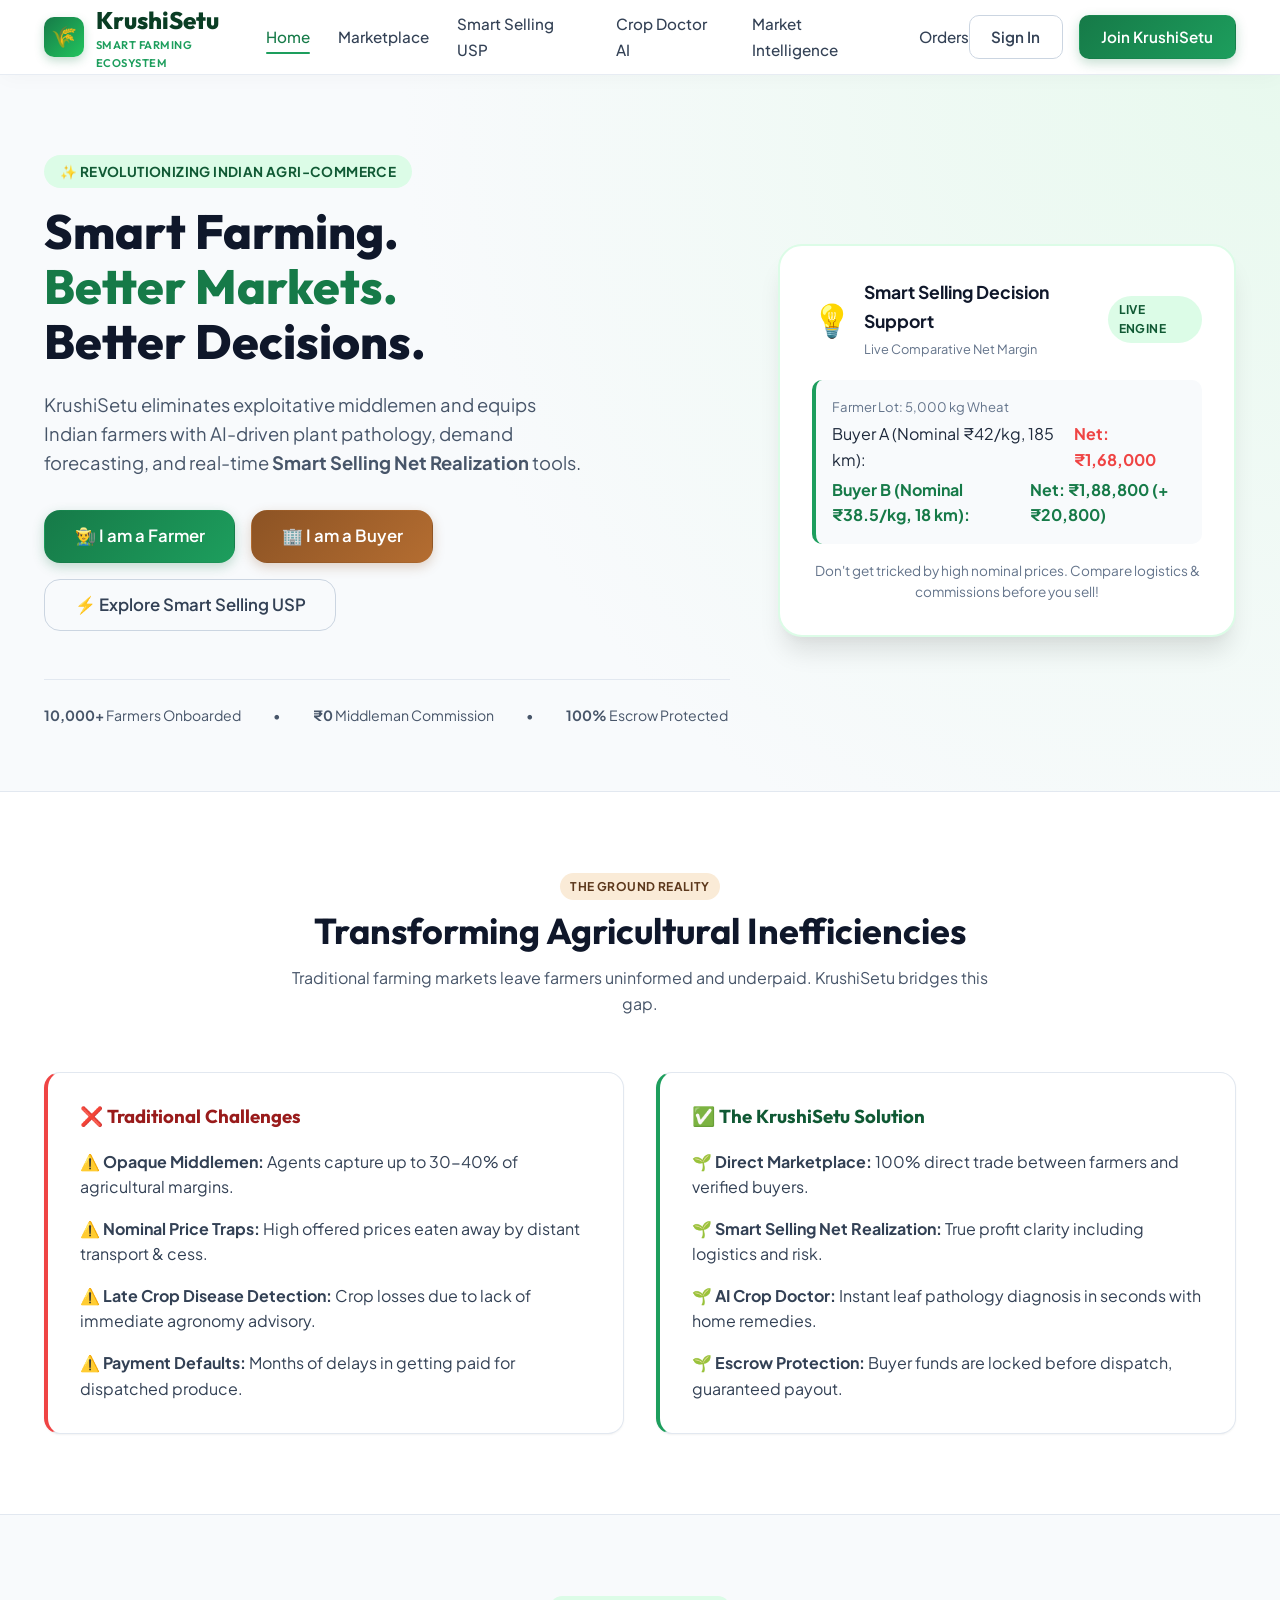
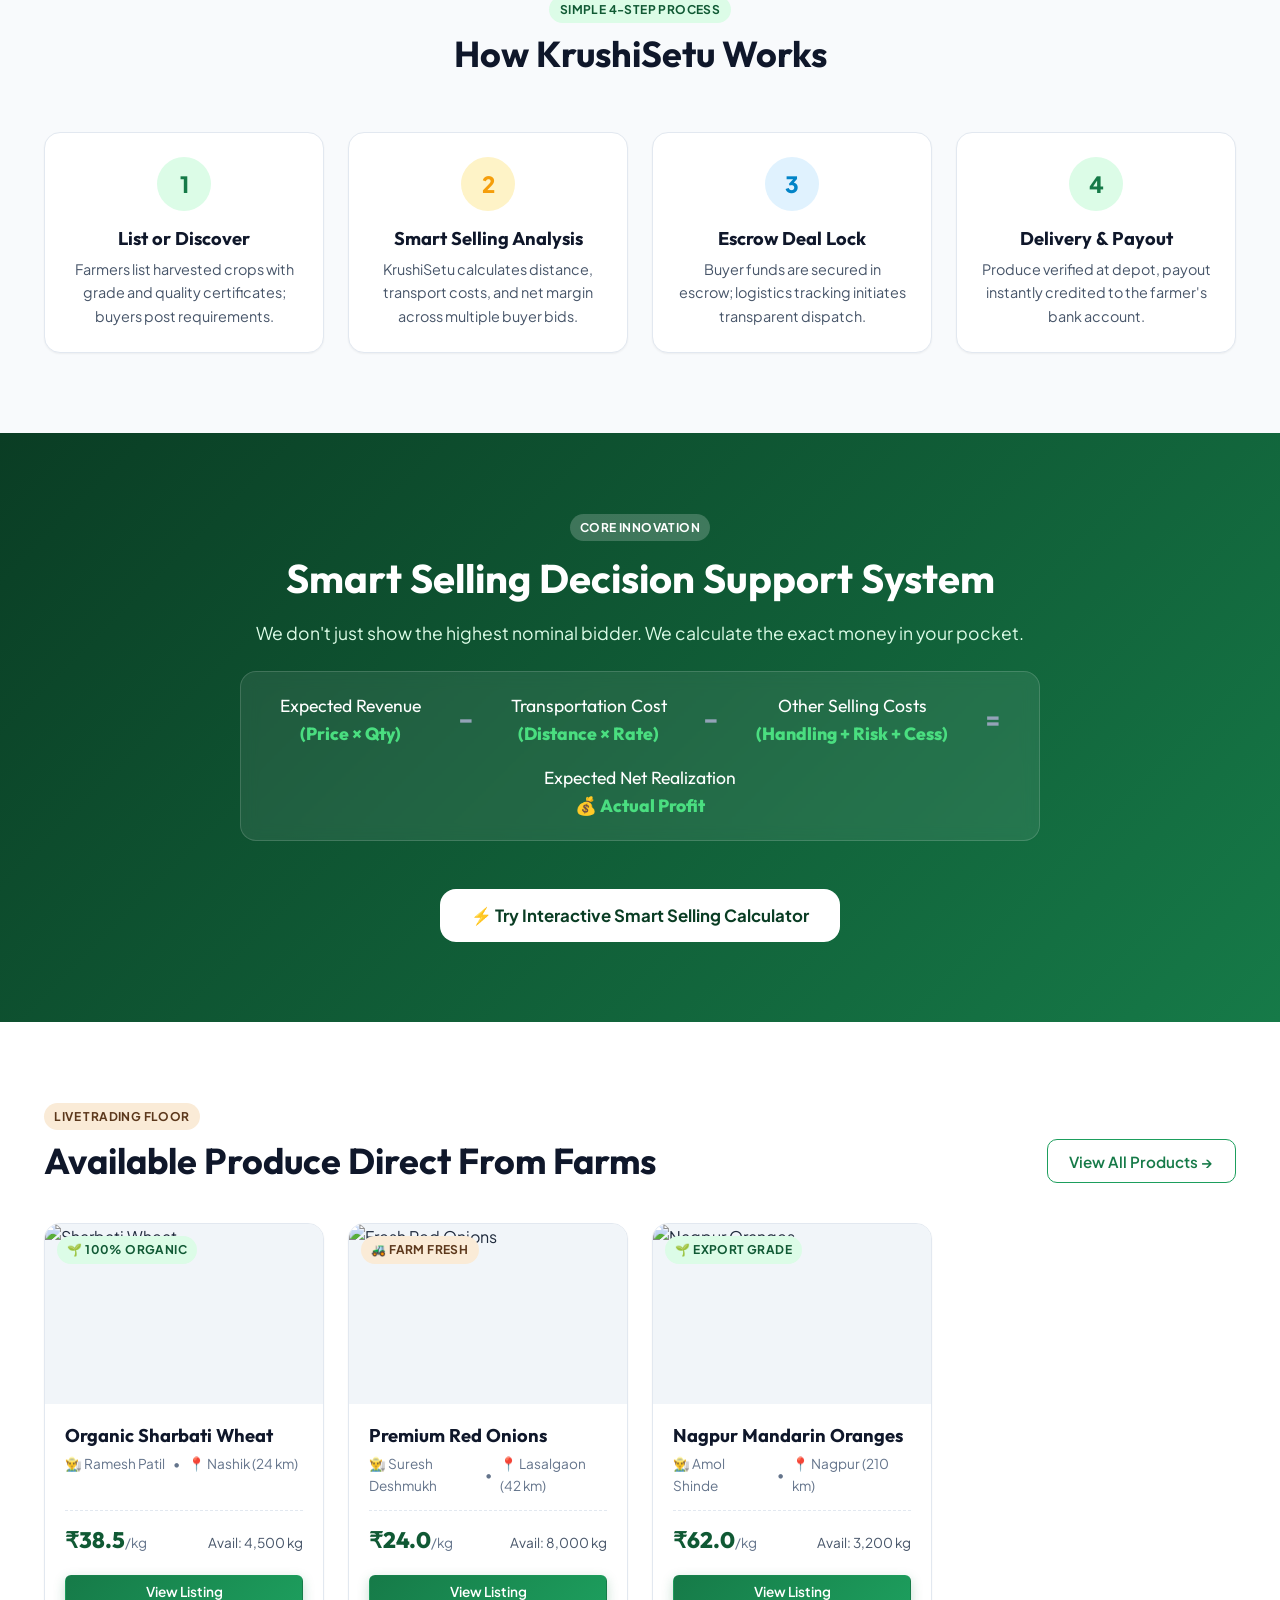
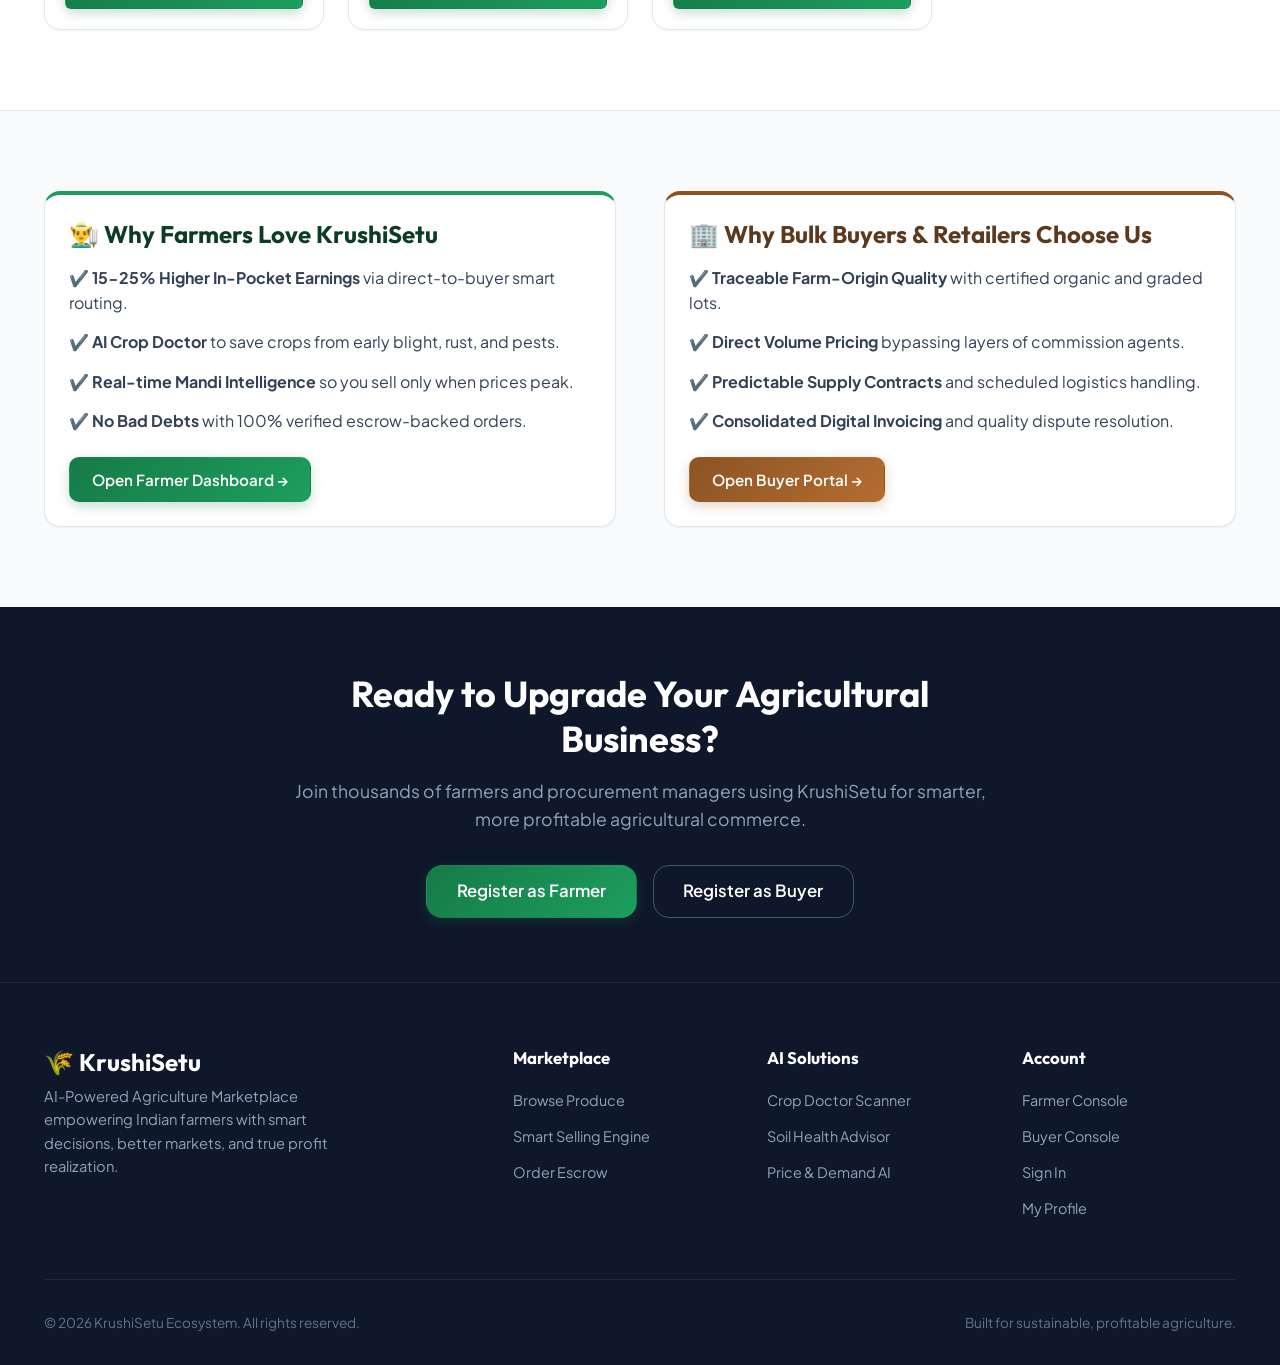
==== frontend/index.html @ d5935a90 "feat: complete KrushiSetu agricultural marketplace & AI platform setup" ====
<!DOCTYPE html>
<html lang="en">
<head>
  <meta charset="UTF-8" />
  <meta name="viewport" content="width=device-width, initial-scale=1.0" />
  <meta name="description" content="KrushiSetu - AI-Powered Agriculture Marketplace with Smart Selling Decision Support connecting farmers directly with bulk buyers." />
  <title>KrushiSetu — Smart Farming • Better Markets • Better Decisions</title>
  <link rel="stylesheet" href="css/main.css" />
  <link rel="stylesheet" href="css/marketplace.css" />
  <link rel="stylesheet" href="css/ai-tools.css" />
</head>
<body>

  <!-- Navigation Bar -->
  <header class="navbar">
    <div class="container nav-container">
      <a href="index.html" class="brand-logo">
        <div class="brand-icon">🌾</div>
        <div>
          <span>KrushiSetu</span>
          <span class="brand-tagline-sub">Smart Farming Ecosystem</span>
        </div>
      </a>

      <ul class="nav-links">
        <li><a href="index.html" class="nav-link active">Home</a></li>
        <li><a href="marketplace.html" class="nav-link">Marketplace</a></li>
        <li><a href="smart-selling.html" class="nav-link">Smart Selling USP</a></li>
        <li><a href="crop-doctor.html" class="nav-link">Crop Doctor AI</a></li>
        <li><a href="market-ai.html" class="nav-link">Market Intelligence</a></li>
        <li><a href="orders.html" class="nav-link">Orders</a></li>
      </ul>

      <div class="nav-actions">
        <a href="login.html" class="btn btn-outline">Sign In</a>
        <a href="register.html" class="btn btn-primary">Join KrushiSetu</a>
        <button class="menu-toggle" aria-label="Toggle navigation">☰</button>
      </div>
    </div>
  </header>

  <!-- Hero Section -->
  <section style="background: radial-gradient(circle at top right, #e8f9ee 0%, #f8fafc 60%); padding: 5rem 0 4rem; border-bottom: 1px solid var(--slate-200);">
    <div class="container" style="display: grid; grid-template-columns: 1.2fr 0.8fr; gap: 3rem; align-items: center;">
      <div>
        <div class="badge badge-success" style="margin-bottom: 1rem; font-size: 0.85rem; padding: 0.35rem 1rem;">
          ✨ Revolutionizing Indian Agri-Commerce
        </div>
        <h1 style="font-size: 3rem; font-weight: 800; color: var(--slate-900); line-height: 1.15; margin-bottom: 1.25rem;">
          Smart Farming.<br />
          <span style="color: var(--primary-700);">Better Markets.</span><br />
          Better Decisions.
        </h1>
        <p style="font-size: 1.15rem; color: var(--slate-600); margin-bottom: 2rem; max-width: 540px;">
          KrushiSetu eliminates exploitative middlemen and equips Indian farmers with AI-driven plant pathology, demand forecasting, and real-time <strong>Smart Selling Net Realization</strong> tools.
        </p>

        <div style="display: flex; gap: 1rem; flex-wrap: wrap;">
          <a href="register.html?role=farmer" class="btn btn-primary btn-lg" style="gap: 0.75rem;">
            👨‍🌾 I am a Farmer
          </a>
          <a href="register.html?role=buyer" class="btn btn-accent btn-lg" style="gap: 0.75rem;">
            🏢 I am a Buyer
          </a>
          <a href="smart-selling.html" class="btn btn-outline btn-lg">
            ⚡ Explore Smart Selling USP
          </a>
        </div>

        <!-- Trust Badges -->
        <div style="display: flex; gap: 2rem; margin-top: 3rem; font-size: 0.88rem; color: var(--slate-600); border-top: 1px solid var(--slate-200); padding-top: 1.5rem;">
          <div><strong>10,000+</strong> Farmers Onboarded</div>
          <div>•</div>
          <div><strong>₹0</strong> Middleman Commission</div>
          <div>•</div>
          <div><strong>100%</strong> Escrow Protected</div>
        </div>
      </div>

      <!-- Hero Visual Card -->
      <div style="position: relative;">
        <div class="card" style="padding: 2rem; border-radius: var(--radius-xl); box-shadow: var(--shadow-xl); background: var(--white); border: 2px solid var(--primary-100);">
          <div style="display: flex; justify-content: space-between; align-items: center; margin-bottom: 1.25rem;">
            <div style="display: flex; align-items: center; gap: 0.75rem;">
              <span style="font-size: 2rem;">💡</span>
              <div>
                <strong style="display: block; font-size: 1.1rem; color: var(--slate-900);">Smart Selling Decision Support</strong>
                <span style="font-size: 0.8rem; color: var(--slate-500);">Live Comparative Net Margin</span>
              </div>
            </div>
            <span class="badge badge-success">Live Engine</span>
          </div>

          <div style="background: var(--slate-50); border-radius: var(--radius-md); padding: 1rem; margin-bottom: 1rem; border-left: 4px solid var(--primary-600);">
            <div style="font-size: 0.82rem; color: var(--slate-500);">Farmer Lot: 5,000 kg Wheat</div>
            <div style="display: flex; justify-content: space-between; margin-top: 0.25rem;">
              <span>Buyer A (Nominal ₹42/kg, 185 km):</span>
              <strong style="color: var(--danger);">Net: ₹1,68,000</strong>
            </div>
            <div style="display: flex; justify-content: space-between; margin-top: 0.25rem; font-weight: 700; color: var(--primary-700);">
              <span>Buyer B (Nominal ₹38.5/kg, 18 km):</span>
              <span style="color: var(--primary-700);">Net: ₹1,88,800 (+₹20,800)</span>
            </div>
          </div>
          <p style="font-size: 0.85rem; color: var(--slate-500); text-align: center;">
            Don't get tricked by high nominal prices. Compare logistics & commissions before you sell!
          </p>
        </div>
      </div>
    </div>
  </section>

  <!-- Problem vs Solution Section -->
  <section style="padding: 5rem 0; background: var(--white);">
    <div class="container">
      <div style="text-align: center; max-width: 700px; margin: 0 auto 3.5rem;">
        <span class="badge badge-earth" style="margin-bottom: 0.5rem;">The Ground Reality</span>
        <h2 style="font-size: 2.25rem; color: var(--slate-900); margin-bottom: 0.75rem;">
          Transforming Agricultural Inefficiencies
        </h2>
        <p style="color: var(--slate-600);">
          Traditional farming markets leave farmers uninformed and underpaid. KrushiSetu bridges this gap.
        </p>
      </div>

      <div style="display: grid; grid-template-columns: 1fr 1fr; gap: 2rem;">
        <!-- The Problem -->
        <div class="card" style="border-left: 4px solid var(--danger); padding: 2rem;">
          <h3 style="color: #991b1b; display: flex; align-items: center; gap: 0.5rem; margin-bottom: 1.25rem;">
            ❌ Traditional Challenges
          </h3>
          <ul style="list-style: none; display: flex; flex-direction: column; gap: 1rem; color: var(--slate-700);">
            <li>⚠️ <strong>Opaque Middlemen:</strong> Agents capture up to 30-40% of agricultural margins.</li>
            <li>⚠️ <strong>Nominal Price Traps:</strong> High offered prices eaten away by distant transport & cess.</li>
            <li>⚠️ <strong>Late Crop Disease Detection:</strong> Crop losses due to lack of immediate agronomy advisory.</li>
            <li>⚠️ <strong>Payment Defaults:</strong> Months of delays in getting paid for dispatched produce.</li>
          </ul>
        </div>

        <!-- The Solution -->
        <div class="card" style="border-left: 4px solid var(--primary-600); padding: 2rem;">
          <h3 style="color: var(--primary-800); display: flex; align-items: center; gap: 0.5rem; margin-bottom: 1.25rem;">
            ✅ The KrushiSetu Solution
          </h3>
          <ul style="list-style: none; display: flex; flex-direction: column; gap: 1rem; color: var(--slate-700);">
            <li>🌱 <strong>Direct Marketplace:</strong> 100% direct trade between farmers and verified buyers.</li>
            <li>🌱 <strong>Smart Selling Net Realization:</strong> True profit clarity including logistics and risk.</li>
            <li>🌱 <strong>AI Crop Doctor:</strong> Instant leaf pathology diagnosis in seconds with home remedies.</li>
            <li>🌱 <strong>Escrow Protection:</strong> Buyer funds are locked before dispatch, guaranteed payout.</li>
          </ul>
        </div>
      </div>
    </div>
  </section>

  <!-- How KrushiSetu Works -->
  <section style="padding: 5rem 0; background: var(--slate-50); border-top: 1px solid var(--slate-200);">
    <div class="container">
      <div style="text-align: center; max-width: 650px; margin: 0 auto 3.5rem;">
        <span class="badge badge-success" style="margin-bottom: 0.5rem;">Simple 4-Step Process</span>
        <h2 style="font-size: 2.25rem; color: var(--slate-900);">How KrushiSetu Works</h2>
      </div>

      <div style="display: grid; grid-template-columns: repeat(auto-fit, minmax(240px, 1fr)); gap: 1.5rem;">
        <div class="card card-body" style="text-align: center;">
          <div style="width: 54px; height: 54px; border-radius: 50%; background: var(--primary-100); color: var(--primary-700); font-weight: 800; font-size: 1.4rem; display: flex; align-items: center; justify-content: center; margin: 0 auto 1rem;">1</div>
          <h3 style="font-size: 1.15rem; margin-bottom: 0.5rem;">List or Discover</h3>
          <p style="font-size: 0.9rem; color: var(--slate-600);">Farmers list harvested crops with grade and quality certificates; buyers post requirements.</p>
        </div>
        <div class="card card-body" style="text-align: center;">
          <div style="width: 54px; height: 54px; border-radius: 50%; background: var(--accent-amber-light); color: var(--accent-amber); font-weight: 800; font-size: 1.4rem; display: flex; align-items: center; justify-content: center; margin: 0 auto 1rem;">2</div>
          <h3 style="font-size: 1.15rem; margin-bottom: 0.5rem;">Smart Selling Analysis</h3>
          <p style="font-size: 0.9rem; color: var(--slate-600);">KrushiSetu calculates distance, transport costs, and net margin across multiple buyer bids.</p>
        </div>
        <div class="card card-body" style="text-align: center;">
          <div style="width: 54px; height: 54px; border-radius: 50%; background: var(--accent-sky-light); color: var(--accent-sky); font-weight: 800; font-size: 1.4rem; display: flex; align-items: center; justify-content: center; margin: 0 auto 1rem;">3</div>
          <h3 style="font-size: 1.15rem; margin-bottom: 0.5rem;">Escrow Deal Lock</h3>
          <p style="font-size: 0.9rem; color: var(--slate-600);">Buyer funds are secured in escrow; logistics tracking initiates transparent dispatch.</p>
        </div>
        <div class="card card-body" style="text-align: center;">
          <div style="width: 54px; height: 54px; border-radius: 50%; background: var(--primary-100); color: var(--primary-700); font-weight: 800; font-size: 1.4rem; display: flex; align-items: center; justify-content: center; margin: 0 auto 1rem;">4</div>
          <h3 style="font-size: 1.15rem; margin-bottom: 0.5rem;">Delivery & Payout</h3>
          <p style="font-size: 0.9rem; color: var(--slate-600);">Produce verified at depot, payout instantly credited to the farmer's bank account.</p>
        </div>
      </div>
    </div>
  </section>

  <!-- Flagship USP Section: Smart Selling Support -->
  <section style="padding: 5rem 0; background: linear-gradient(135deg, #0a3d24 0%, #167a48 100%); color: var(--white);">
    <div class="container">
      <div style="text-align: center; max-width: 800px; margin: 0 auto 3rem;">
        <span class="badge" style="background: rgba(255,255,255,0.2); color: #fff; margin-bottom: 0.75rem;">Core Innovation</span>
        <h2 style="font-size: 2.5rem; color: var(--white); margin-bottom: 1rem;">
          Smart Selling Decision Support System
        </h2>
        <p style="color: var(--primary-100); font-size: 1.1rem;">
          We don't just show the highest nominal bidder. We calculate the exact money in your pocket.
        </p>

        <div class="formula-card">
          <div class="formula-node">
            <span>Expected Revenue</span>
            <span class="formula-val">(Price × Qty)</span>
          </div>
          <div class="formula-sign">−</div>
          <div class="formula-node">
            <span>Transportation Cost</span>
            <span class="formula-val">(Distance × Rate)</span>
          </div>
          <div class="formula-sign">−</div>
          <div class="formula-node">
            <span>Other Selling Costs</span>
            <span class="formula-val">(Handling + Risk + Cess)</span>
          </div>
          <div class="formula-sign">=</div>
          <div class="formula-node">
            <span style="color: #fff;">Expected Net Realization</span>
            <span class="formula-val" style="color: #4ade80;">💰 Actual Profit</span>
          </div>
        </div>
      </div>

      <div style="text-align: center;">
        <a href="smart-selling.html" class="btn btn-lg" style="background: var(--white); color: var(--primary-900); font-weight: 700;">
          ⚡ Try Interactive Smart Selling Calculator
        </a>
      </div>
    </div>
  </section>

  <!-- Marketplace Preview -->
  <section style="padding: 5rem 0; background: var(--white);">
    <div class="container">
      <div style="display: flex; justify-content: space-between; align-items: flex-end; margin-bottom: 2.5rem; flex-wrap: wrap; gap: 1rem;">
        <div>
          <span class="badge badge-earth" style="margin-bottom: 0.5rem;">Live Trading Floor</span>
          <h2 style="font-size: 2.25rem; color: var(--slate-900);">Available Produce Direct From Farms</h2>
        </div>
        <a href="marketplace.html" class="btn btn-outline-primary">View All Products →</a>
      </div>

      <div class="products-grid">
        <!-- Sample Produce 1 -->
        <div class="produce-card">
          <div class="produce-img-wrap">
            <img src="https://images.unsplash.com/photo-1574323347407-f5e1ad6d020b?auto=format&fit=crop&w=600&q=80" alt="Sharbati Wheat" />
            <span class="badge badge-success produce-tag">🌱 100% Organic</span>
          </div>
          <div class="produce-body">
            <h3 class="produce-title">Organic Sharbati Wheat</h3>
            <div class="produce-meta">
              <span>👨‍🌾 Ramesh Patil</span> • <span>📍 Nashik (24 km)</span>
            </div>
            <div class="produce-price-row">
              <div><span class="price-val">₹38.5</span><span class="price-unit">/kg</span></div>
              <div class="qty-avail">Avail: 4,500 kg</div>
            </div>
            <div class="produce-actions">
              <a href="marketplace.html" class="btn btn-primary btn-sm" style="width: 100%;">View Listing</a>
            </div>
          </div>
        </div>

        <!-- Sample Produce 2 -->
        <div class="produce-card">
          <div class="produce-img-wrap">
            <img src="https://images.unsplash.com/photo-1618512496248-a07fe83aa8cb?auto=format&fit=crop&w=600&q=80" alt="Fresh Red Onions" />
            <span class="badge badge-earth produce-tag">🚜 Farm Fresh</span>
          </div>
          <div class="produce-body">
            <h3 class="produce-title">Premium Red Onions</h3>
            <div class="produce-meta">
              <span>👨‍🌾 Suresh Deshmukh</span> • <span>📍 Lasalgaon (42 km)</span>
            </div>
            <div class="produce-price-row">
              <div><span class="price-val">₹24.0</span><span class="price-unit">/kg</span></div>
              <div class="qty-avail">Avail: 8,000 kg</div>
            </div>
            <div class="produce-actions">
              <a href="marketplace.html" class="btn btn-primary btn-sm" style="width: 100%;">View Listing</a>
            </div>
          </div>
        </div>

        <!-- Sample Produce 3 -->
        <div class="produce-card">
          <div class="produce-img-wrap">
            <img src="https://images.unsplash.com/photo-1547514701-42782101795e?auto=format&fit=crop&w=600&q=80" alt="Nagpur Oranges" />
            <span class="badge badge-success produce-tag">🌱 Export Grade</span>
          </div>
          <div class="produce-body">
            <h3 class="produce-title">Nagpur Mandarin Oranges</h3>
            <div class="produce-meta">
              <span>👨‍🌾 Amol Shinde</span> • <span>📍 Nagpur (210 km)</span>
            </div>
            <div class="produce-price-row">
              <div><span class="price-val">₹62.0</span><span class="price-unit">/kg</span></div>
              <div class="qty-avail">Avail: 3,200 kg</div>
            </div>
            <div class="produce-actions">
              <a href="marketplace.html" class="btn btn-primary btn-sm" style="width: 100%;">View Listing</a>
            </div>
          </div>
        </div>
      </div>
    </div>
  </section>

  <!-- Stakeholder Benefits Section -->
  <section style="padding: 5rem 0; background: var(--slate-50); border-top: 1px solid var(--slate-200);">
    <div class="container">
      <div style="display: grid; grid-template-columns: 1fr 1fr; gap: 3rem;">
        <div class="card card-body" style="border-top: 4px solid var(--primary-600);">
          <h3 style="color: var(--primary-900); font-size: 1.5rem; margin-bottom: 1rem;">👨‍🌾 Why Farmers Love KrushiSetu</h3>
          <ul style="list-style: none; display: flex; flex-direction: column; gap: 0.85rem; color: var(--slate-700);">
            <li>✔️ <strong>15-25% Higher In-Pocket Earnings</strong> via direct-to-buyer smart routing.</li>
            <li>✔️ <strong>AI Crop Doctor</strong> to save crops from early blight, rust, and pests.</li>
            <li>✔️ <strong>Real-time Mandi Intelligence</strong> so you sell only when prices peak.</li>
            <li>✔️ <strong>No Bad Debts</strong> with 100% verified escrow-backed orders.</li>
          </ul>
          <div style="margin-top: 1.5rem;">
            <a href="farmer-dashboard.html" class="btn btn-primary">Open Farmer Dashboard →</a>
          </div>
        </div>

        <div class="card card-body" style="border-top: 4px solid var(--earth-600);">
          <h3 style="color: var(--earth-800); font-size: 1.5rem; margin-bottom: 1rem;">🏢 Why Bulk Buyers & Retailers Choose Us</h3>
          <ul style="list-style: none; display: flex; flex-direction: column; gap: 0.85rem; color: var(--slate-700);">
            <li>✔️ <strong>Traceable Farm-Origin Quality</strong> with certified organic and graded lots.</li>
            <li>✔️ <strong>Direct Volume Pricing</strong> bypassing layers of commission agents.</li>
            <li>✔️ <strong>Predictable Supply Contracts</strong> and scheduled logistics handling.</li>
            <li>✔️ <strong>Consolidated Digital Invoicing</strong> and quality dispute resolution.</li>
          </ul>
          <div style="margin-top: 1.5rem;">
            <a href="buyer-dashboard.html" class="btn btn-accent">Open Buyer Portal →</a>
          </div>
        </div>
      </div>
    </div>
  </section>

  <!-- Call to Action Banner -->
  <section style="padding: 4rem 0; background: var(--slate-900); color: var(--white); text-align: center;">
    <div class="container" style="max-width: 750px;">
      <h2 style="color: var(--white); font-size: 2.25rem; margin-bottom: 1rem;">Ready to Upgrade Your Agricultural Business?</h2>
      <p style="color: var(--slate-400); font-size: 1.1rem; margin-bottom: 2rem;">
        Join thousands of farmers and procurement managers using KrushiSetu for smarter, more profitable agricultural commerce.
      </p>
      <div style="display: flex; justify-content: center; gap: 1rem; flex-wrap: wrap;">
        <a href="register.html?role=farmer" class="btn btn-primary btn-lg">Register as Farmer</a>
        <a href="register.html?role=buyer" class="btn btn-outline btn-lg" style="color: #fff; border-color: var(--slate-600);">Register as Buyer</a>
      </div>
    </div>
  </section>

  <!-- Footer -->
  <footer class="footer">
    <div class="container">
      <div class="footer-grid">
        <div class="footer-brand">
          <h3>🌾 KrushiSetu</h3>
          <p>AI-Powered Agriculture Marketplace empowering Indian farmers with smart decisions, better markets, and true profit realization.</p>
        </div>
        <div class="footer-col">
          <h4>Marketplace</h4>
          <ul>
            <li><a href="marketplace.html">Browse Produce</a></li>
            <li><a href="smart-selling.html">Smart Selling Engine</a></li>
            <li><a href="orders.html">Order Escrow</a></li>
          </ul>
        </div>
        <div class="footer-col">
          <h4>AI Solutions</h4>
          <ul>
            <li><a href="crop-doctor.html">Crop Doctor Scanner</a></li>
            <li><a href="crop-doctor.html#soil">Soil Health Advisor</a></li>
            <li><a href="market-ai.html">Price & Demand AI</a></li>
          </ul>
        </div>
        <div class="footer-col">
          <h4>Account</h4>
          <ul>
            <li><a href="farmer-dashboard.html">Farmer Console</a></li>
            <li><a href="buyer-dashboard.html">Buyer Console</a></li>
            <li><a href="login.html">Sign In</a></li>
            <li><a href="profile.html">My Profile</a></li>
          </ul>
        </div>
      </div>
      <div class="footer-bottom">
        <div>© 2026 KrushiSetu Ecosystem. All rights reserved.</div>
        <div>Built for sustainable, profitable agriculture.</div>
      </div>
    </div>
  </footer>

  <script src="js/main.js"></script>
</body>
</html>
---- frontend/css/main.css ----
/* ==========================================================================
   KRUSHISETU DESIGN SYSTEM & CORE STYLES
   Theme: Agriculture Elegance (Deep Emerald, Earth Warmth, Fresh Lime, Clean Slate)
   ========================================================================== */

@import url('https://fonts.googleapis.com/css2?family=Plus+Jakarta+Sans:wght@300;400;500;600;700;800&family=Outfit:wght@400;500;600;700;800&display=swap');

:root {
  /* Primary & Accent Color Palette */
  --primary-900: #0a3d24;
  --primary-800: #105934;
  --primary-700: #167a48;
  --primary-600: #1d9e5d;
  --primary-500: #22c55e;
  --primary-400: #4ade80;
  --primary-100: #dcfce7;
  --primary-50: #f0fdf4;

  /* Earth & Accent Colors */
  --earth-800: #5c381c;
  --earth-600: #8c5324;
  --earth-500: #b46d31;
  --earth-100: #faebd7;
  --accent-amber: #f59e0b;
  --accent-amber-light: #fef3c7;
  --accent-sky: #0284c7;
  --accent-sky-light: #e0f2fe;
  --danger: #ef4444;
  --danger-light: #fee2e2;

  /* Neutrals & Dark Mode Ready Shades */
  --slate-900: #0f172a;
  --slate-800: #1e293b;
  --slate-700: #334155;
  --slate-600: #475569;
  --slate-500: #64748b;
  --slate-400: #94a3b8;
  --slate-300: #cbd5e1;
  --slate-200: #e2e8f0;
  --slate-100: #f1f5f9;
  --slate-50: #f8fafc;
  --white: #ffffff;

  /* Typography */
  --font-sans: 'Plus Jakarta Sans', -apple-system, BlinkMacSystemFont, sans-serif;
  --font-heading: 'Outfit', -apple-system, BlinkMacSystemFont, sans-serif;

  /* Elevations & Shadows */
  --shadow-sm: 0 1px 2px 0 rgba(0, 0, 0, 0.05);
  --shadow-md: 0 4px 6px -1px rgba(0, 0, 0, 0.08), 0 2px 4px -2px rgba(0, 0, 0, 0.04);
  --shadow-lg: 0 10px 15px -3px rgba(0, 0, 0, 0.08), 0 4px 6px -4px rgba(0, 0, 0, 0.03);
  --shadow-xl: 0 20px 25px -5px rgba(0, 0, 0, 0.1), 0 8px 10px -6px rgba(0, 0, 0, 0.04);
  --shadow-glow: 0 0 20px rgba(34, 197, 94, 0.25);

  /* Radius */
  --radius-sm: 6px;
  --radius-md: 10px;
  --radius-lg: 16px;
  --radius-xl: 24px;
  --radius-full: 9999px;

  /* Transitions */
  --transition: all 0.25s cubic-bezier(0.4, 0, 0.2, 1);
}

/* Reset & Base Setup */
*, *::before, *::after {
  box-sizing: border-box;
  margin: 0;
  padding: 0;
}

html {
  scroll-behavior: smooth;
  font-size: 16px;
}

body {
  font-family: var(--font-sans);
  background-color: var(--slate-50);
  color: var(--slate-800);
  line-height: 1.6;
  min-height: 100vh;
  display: flex;
  flex-direction: column;
  overflow-x: hidden;
  -webkit-font-smoothing: antialiased;
}

h1, h2, h3, h4, h5, h6 {
  font-family: var(--font-heading);
  color: var(--slate-900);
  line-height: 1.25;
  font-weight: 700;
}

a {
  color: var(--primary-700);
  text-decoration: none;
  transition: var(--transition);
}

a:hover {
  color: var(--primary-600);
}

img {
  max-width: 100%;
  height: auto;
  display: block;
}

/* Container Utilities */
.container {
  width: 100%;
  max-width: 1240px;
  margin-left: auto;
  margin-right: auto;
  padding-left: 1.5rem;
  padding-right: 1.5rem;
}

.container-fluid {
  width: 100%;
  padding-left: 1.5rem;
  padding-right: 1.5rem;
}

/* ==========================================================================
   NAVIGATION BAR
   ========================================================================== */
.navbar {
  position: sticky;
  top: 0;
  z-index: 1000;
  background: rgba(255, 255, 255, 0.92);
  backdrop-filter: blur(12px);
  -webkit-backdrop-filter: blur(12px);
  border-bottom: 1px solid rgba(226, 232, 240, 0.8);
  box-shadow: 0 4px 20px -2px rgba(0, 0, 0, 0.03);
  transition: var(--transition);
}

.nav-container {
  display: flex;
  align-items: center;
  justify-content: space-between;
  height: 74px;
}

.brand-logo {
  display: flex;
  align-items: center;
  gap: 0.75rem;
  font-family: var(--font-heading);
  font-size: 1.5rem;
  font-weight: 800;
  color: var(--primary-900);
  text-decoration: none;
}

.brand-icon {
  width: 40px;
  height: 40px;
  background: linear-gradient(135deg, var(--primary-700), var(--primary-500));
  color: var(--white);
  border-radius: var(--radius-md);
  display: flex;
  align-items: center;
  justify-content: center;
  font-size: 1.3rem;
  box-shadow: 0 4px 10px rgba(22, 122, 72, 0.25);
}

.brand-tagline-sub {
  font-size: 0.7rem;
  font-weight: 600;
  color: var(--primary-600);
  display: block;
  letter-spacing: 0.5px;
  text-transform: uppercase;
  margin-top: -3px;
}

.nav-links {
  display: flex;
  align-items: center;
  gap: 1.75rem;
  list-style: none;
}

.nav-link {
  font-weight: 500;
  font-size: 0.95rem;
  color: var(--slate-700);
  position: relative;
  padding: 0.5rem 0;
}

.nav-link:hover, .nav-link.active {
  color: var(--primary-700);
}

.nav-link.active::after {
  content: '';
  position: absolute;
  bottom: 0;
  left: 0;
  width: 100%;
  height: 2.5px;
  background: var(--primary-600);
  border-radius: var(--radius-full);
}

.nav-actions {
  display: flex;
  align-items: center;
  gap: 1rem;
}

/* Mobile Toggle */
.menu-toggle {
  display: none;
  background: none;
  border: none;
  font-size: 1.5rem;
  color: var(--slate-800);
  cursor: pointer;
}

/* ==========================================================================
   BUTTONS & FORM CONTROLS
   ========================================================================== */
.btn {
  display: inline-flex;
  align-items: center;
  justify-content: center;
  gap: 0.5rem;
  font-family: var(--font-sans);
  font-weight: 600;
  font-size: 0.95rem;
  padding: 0.65rem 1.35rem;
  border-radius: var(--radius-md);
  border: 1px solid transparent;
  cursor: pointer;
  transition: var(--transition);
  text-decoration: none;
  line-height: 1.4;
  white-space: nowrap;
}

.btn-primary {
  background: linear-gradient(135deg, var(--primary-700), var(--primary-600));
  color: var(--white);
  box-shadow: 0 4px 12px rgba(22, 122, 72, 0.25);
}

.btn-primary:hover {
  background: linear-gradient(135deg, var(--primary-800), var(--primary-700));
  color: var(--white);
  transform: translateY(-1px);
  box-shadow: 0 6px 16px rgba(22, 122, 72, 0.35);
}

.btn-outline {
  background: transparent;
  border-color: var(--slate-300);
  color: var(--slate-700);
}

.btn-outline:hover {
  border-color: var(--primary-600);
  color: var(--primary-700);
  background: var(--primary-50);
}

.btn-outline-primary {
  background: transparent;
  border-color: var(--primary-600);
  color: var(--primary-700);
}

.btn-outline-primary:hover {
  background: var(--primary-600);
  color: var(--white);
}

.btn-accent {
  background: linear-gradient(135deg, var(--earth-600), var(--earth-500));
  color: var(--white);
  box-shadow: 0 4px 12px rgba(140, 83, 36, 0.25);
}

.btn-accent:hover {
  background: linear-gradient(135deg, var(--earth-800), var(--earth-600));
  color: var(--white);
  transform: translateY(-1px);
}

.btn-sm {
  padding: 0.4rem 0.85rem;
  font-size: 0.85rem;
  border-radius: var(--radius-sm);
}

.btn-lg {
  padding: 0.85rem 1.85rem;
  font-size: 1.05rem;
  border-radius: var(--radius-lg);
}

/* Form inputs */
.form-group {
  margin-bottom: 1.25rem;
  text-align: left;
}

.form-label {
  display: block;
  font-size: 0.88rem;
  font-weight: 600;
  color: var(--slate-700);
  margin-bottom: 0.4rem;
}

.form-control, .form-select {
  width: 100%;
  padding: 0.75rem 1rem;
  font-size: 0.95rem;
  font-family: var(--font-sans);
  color: var(--slate-800);
  background-color: var(--white);
  border: 1.5px solid var(--slate-200);
  border-radius: var(--radius-md);
  outline: none;
  transition: var(--transition);
}

.form-control:focus, .form-select:focus {
  border-color: var(--primary-600);
  box-shadow: 0 0 0 3px rgba(34, 197, 94, 0.15);
}

/* Badges */
.badge {
  display: inline-flex;
  align-items: center;
  gap: 0.35rem;
  padding: 0.25rem 0.65rem;
  font-size: 0.75rem;
  font-weight: 700;
  border-radius: var(--radius-full);
  text-transform: uppercase;
  letter-spacing: 0.4px;
}

.badge-success {
  background-color: var(--primary-100);
  color: var(--primary-800);
}

.badge-warning {
  background-color: var(--accent-amber-light);
  color: #92400e;
}

.badge-info {
  background-color: var(--accent-sky-light);
  color: #075985;
}

.badge-earth {
  background-color: var(--earth-100);
  color: var(--earth-800);
}

/* Cards */
.card {
  background: var(--white);
  border-radius: var(--radius-lg);
  border: 1px solid var(--slate-200);
  box-shadow: var(--shadow-sm);
  transition: var(--transition);
}

.card:hover {
  box-shadow: var(--shadow-md);
}

.card-body {
  padding: 1.5rem;
}

/* Toast Notification */
.toast-container {
  position: fixed;
  bottom: 2rem;
  right: 2rem;
  z-index: 9999;
  display: flex;
  flex-direction: column;
  gap: 0.75rem;
}

.toast {
  background: var(--slate-900);
  color: var(--white);
  padding: 1rem 1.5rem;
  border-radius: var(--radius-md);
  box-shadow: var(--shadow-xl);
  display: flex;
  align-items: center;
  gap: 0.75rem;
  animation: slideIn 0.3s ease forwards;
  min-width: 280px;
}

.toast-success {
  border-left: 4px solid var(--primary-500);
}

.toast-error {
  border-left: 4px solid var(--danger);
}

@keyframes slideIn {
  from {
    transform: translateY(100%);
    opacity: 0;
  }
  to {
    transform: translateY(0);
    opacity: 1;
  }
}

/* ==========================================================================
   FOOTER
   ========================================================================== */
.footer {
  background: var(--slate-900);
  color: var(--slate-300);
  padding-top: 4rem;
  padding-bottom: 2rem;
  margin-top: auto;
  border-top: 1px solid var(--slate-800);
}

.footer-grid {
  display: grid;
  grid-template-columns: 2fr 1fr 1fr 1fr;
  gap: 2.5rem;
  margin-bottom: 3rem;
}

.footer-brand h3 {
  color: var(--white);
  font-size: 1.5rem;
  margin-bottom: 0.5rem;
}

.footer-brand p {
  color: var(--slate-400);
  font-size: 0.92rem;
  margin-bottom: 1.25rem;
  max-width: 320px;
}

.footer-col h4 {
  color: var(--white);
  font-size: 1.05rem;
  margin-bottom: 1.2rem;
}

.footer-col ul {
  list-style: none;
}

.footer-col ul li {
  margin-bottom: 0.65rem;
}

.footer-col ul li a {
  color: var(--slate-400);
  font-size: 0.9rem;
}

.footer-col ul li a:hover {
  color: var(--primary-400);
}

.footer-bottom {
  padding-top: 2rem;
  border-top: 1px solid var(--slate-800);
  display: flex;
  justify-content: space-between;
  align-items: center;
  font-size: 0.85rem;
  color: var(--slate-500);
}

/* ==========================================================================
   RESPONSIVE BREAKPOINTS
   ========================================================================== */
@media (max-width: 992px) {
  .footer-grid {
    grid-template-columns: 1fr 1fr;
  }
  .nav-links {
    display: none;
  }
  .menu-toggle {
    display: block;
  }
}

@media (max-width: 640px) {
  .footer-grid {
    grid-template-columns: 1fr;
  }
  .footer-bottom {
    flex-direction: column;
    gap: 1rem;
    text-align: center;
  }
  .nav-actions .btn {
    display: none;
  }
}
---- frontend/css/marketplace.css ----
/* ==========================================================================
   KRUSHISETU MARKETPLACE STYLES
   ========================================================================== */

.marketplace-layout {
  display: grid;
  grid-template-columns: 280px 1fr;
  gap: 2rem;
  padding: 2.5rem 0;
}

/* Filter Sidebar */
.filter-sidebar {
  background: var(--white);
  padding: 1.5rem;
  border-radius: var(--radius-lg);
  border: 1px solid var(--slate-200);
  height: fit-content;
  position: sticky;
  top: 94px;
}

.filter-section {
  margin-bottom: 1.5rem;
  padding-bottom: 1.25rem;
  border-bottom: 1px solid var(--slate-100);
}

.filter-title {
  font-size: 0.95rem;
  font-weight: 700;
  color: var(--slate-800);
  margin-bottom: 0.75rem;
  display: flex;
  justify-content: space-between;
  align-items: center;
}

.filter-options {
  display: flex;
  flex-direction: column;
  gap: 0.5rem;
}

.filter-checkbox {
  display: flex;
  align-items: center;
  gap: 0.5rem;
  font-size: 0.9rem;
  color: var(--slate-600);
  cursor: pointer;
}

/* Marketplace Header & Search */
.market-toolbar {
  background: var(--white);
  padding: 1.25rem;
  border-radius: var(--radius-lg);
  border: 1px solid var(--slate-200);
  margin-bottom: 1.75rem;
  display: flex;
  justify-content: space-between;
  align-items: center;
  gap: 1rem;
  flex-wrap: wrap;
}

.search-box {
  position: relative;
  flex: 1;
  min-width: 260px;
}

.search-box input {
  padding-left: 2.5rem;
}

.search-icon {
  position: absolute;
  left: 0.85rem;
  top: 50%;
  transform: translateY(-50%);
  color: var(--slate-400);
}

/* Product Card Grid */
.products-grid {
  display: grid;
  grid-template-columns: repeat(auto-fill, minmax(280px, 1fr));
  gap: 1.5rem;
}

.produce-card {
  background: var(--white);
  border-radius: var(--radius-lg);
  border: 1px solid var(--slate-200);
  overflow: hidden;
  box-shadow: var(--shadow-sm);
  transition: var(--transition);
  display: flex;
  flex-direction: column;
}

.produce-card:hover {
  transform: translateY(-4px);
  box-shadow: var(--shadow-xl);
  border-color: var(--primary-400);
}

.produce-img-wrap {
  position: relative;
  height: 180px;
  overflow: hidden;
  background: var(--slate-100);
}

.produce-img-wrap img {
  width: 100%;
  height: 100%;
  object-fit: cover;
  transition: transform 0.4s ease;
}

.produce-card:hover .produce-img-wrap img {
  transform: scale(1.05);
}

.produce-tag {
  position: absolute;
  top: 0.75rem;
  left: 0.75rem;
}

.produce-body {
  padding: 1.25rem;
  display: flex;
  flex-direction: column;
  flex: 1;
}

.produce-title {
  font-size: 1.15rem;
  font-weight: 700;
  color: var(--slate-900);
  margin-bottom: 0.35rem;
}

.produce-meta {
  font-size: 0.85rem;
  color: var(--slate-500);
  display: flex;
  align-items: center;
  gap: 0.5rem;
  margin-bottom: 0.85rem;
}

.produce-price-row {
  display: flex;
  align-items: baseline;
  justify-content: space-between;
  margin-top: auto;
  padding-top: 0.75rem;
  border-top: 1px dashed var(--slate-200);
}

.price-val {
  font-size: 1.4rem;
  font-weight: 800;
  color: var(--primary-800);
  font-family: var(--font-heading);
}

.price-unit {
  font-size: 0.85rem;
  color: var(--slate-500);
}

.qty-avail {
  font-size: 0.85rem;
  color: var(--slate-600);
}

.produce-actions {
  margin-top: 1rem;
}

/* Modal */
.modal-overlay {
  position: fixed;
  top: 0;
  left: 0;
  width: 100%;
  height: 100%;
  background: rgba(15, 23, 42, 0.6);
  backdrop-filter: blur(4px);
  z-index: 2000;
  display: none;
  align-items: center;
  justify-content: center;
  padding: 1rem;
}

.modal-content {
  background: var(--white);
  border-radius: var(--radius-xl);
  max-width: 600px;
  width: 100%;
  max-height: 90vh;
  overflow-y: auto;
  padding: 2rem;
  box-shadow: var(--shadow-xl);
  position: relative;
  animation: modalPop 0.25s cubic-bezier(0.175, 0.885, 0.32, 1.275);
}

@keyframes modalPop {
  from { transform: scale(0.92); opacity: 0; }
  to { transform: scale(1); opacity: 1; }
}

@media (max-width: 860px) {
  .marketplace-layout {
    grid-template-columns: 1fr;
  }
  .filter-sidebar {
    position: static;
  }
}
---- frontend/css/ai-tools.css ----
/* ==========================================================================
   KRUSHISETU AI TOOLS & SMART SELLING STYLES
   ========================================================================== */

/* Crop Doctor Scanner */
.scanner-container {
  display: grid;
  grid-template-columns: 1fr 1fr;
  gap: 2rem;
  margin-top: 1.5rem;
}

.upload-zone {
  border: 2px dashed var(--primary-400);
  background: var(--primary-50);
  border-radius: var(--radius-xl);
  padding: 3rem 1.5rem;
  text-align: center;
  cursor: pointer;
  transition: var(--transition);
  position: relative;
  overflow: hidden;
  display: flex;
  flex-direction: column;
  align-items: center;
  justify-content: center;
  min-height: 320px;
}

.upload-zone:hover {
  border-color: var(--primary-600);
  background: #e8f9ee;
}

.scan-icon-bubble {
  width: 72px;
  height: 72px;
  border-radius: 50%;
  background: var(--primary-100);
  color: var(--primary-700);
  display: flex;
  align-items: center;
  justify-content: center;
  font-size: 2.25rem;
  margin-bottom: 1rem;
}

.preview-holder {
  width: 100%;
  height: 100%;
  position: absolute;
  top: 0;
  left: 0;
  display: none;
  background-size: cover;
  background-position: center;
}

.laser-line {
  position: absolute;
  top: 0;
  left: 0;
  width: 100%;
  height: 3px;
  background: var(--primary-400);
  box-shadow: 0 0 15px var(--primary-500);
  display: none;
  animation: scanLaser 2s infinite ease-in-out;
}

@keyframes scanLaser {
  0% { top: 0%; opacity: 0.8; }
  50% { top: 100%; opacity: 1; }
  100% { top: 0%; opacity: 0.8; }
}

/* Diagnosis Result Card */
.diagnosis-card {
  background: var(--white);
  border-radius: var(--radius-xl);
  border: 1px solid var(--slate-200);
  padding: 1.75rem;
  box-shadow: var(--shadow-md);
}

.severity-pill {
  padding: 0.35rem 0.85rem;
  border-radius: var(--radius-full);
  font-size: 0.8rem;
  font-weight: 700;
  text-transform: uppercase;
}

.severity-moderate {
  background: var(--accent-amber-light);
  color: #b45309;
}

.remedy-box {
  background: var(--slate-50);
  border-left: 4px solid var(--primary-600);
  padding: 1rem 1.25rem;
  border-radius: 0 var(--radius-md) var(--radius-md) 0;
  margin-top: 1rem;
}

/* ==========================================================================
   SMART SELLING DECISION SUPPORT ENGINE
   ========================================================================== */
.smart-selling-hero {
  background: linear-gradient(135deg, var(--slate-900), var(--primary-900));
  color: var(--white);
  padding: 3rem 0;
  border-radius: var(--radius-xl);
  margin-bottom: 2.5rem;
}

.smart-selling-hero h1 {
  color: var(--white);
  font-size: 2.25rem;
}

.formula-card {
  background: rgba(255, 255, 255, 0.08);
  border: 1px solid rgba(255, 255, 255, 0.15);
  backdrop-filter: blur(8px);
  border-radius: var(--radius-lg);
  padding: 1.25rem 1.75rem;
  margin-top: 1.5rem;
  display: flex;
  align-items: center;
  justify-content: space-around;
  flex-wrap: wrap;
  gap: 1rem;
  font-family: var(--font-heading);
  font-size: 1.1rem;
}

.formula-node {
  display: flex;
  flex-direction: column;
  align-items: center;
}

.formula-val {
  font-weight: 800;
  color: var(--primary-400);
}

.formula-sign {
  font-size: 1.5rem;
  font-weight: 800;
  color: var(--slate-400);
}

/* Comparison Grid */
.comparison-grid {
  display: grid;
  grid-template-columns: repeat(auto-fit, minmax(300px, 1fr));
  gap: 1.5rem;
  margin-top: 2rem;
}

.buyer-offer-card {
  background: var(--white);
  border-radius: var(--radius-xl);
  border: 2px solid var(--slate-200);
  padding: 1.5rem;
  position: relative;
  transition: var(--transition);
  display: flex;
  flex-direction: column;
}

.buyer-offer-card.recommended {
  border-color: var(--primary-500);
  background: #fcfdfc;
  box-shadow: 0 10px 25px -5px rgba(34, 197, 94, 0.18);
}

.recommended-ribbon {
  position: absolute;
  top: -12px;
  right: 1.5rem;
  background: linear-gradient(135deg, var(--primary-700), var(--primary-500));
  color: var(--white);
  font-size: 0.75rem;
  font-weight: 800;
  padding: 0.35rem 0.85rem;
  border-radius: var(--radius-full);
  text-transform: uppercase;
  letter-spacing: 0.5px;
  box-shadow: 0 4px 10px rgba(22, 122, 72, 0.3);
}

.breakdown-row {
  display: flex;
  justify-content: space-between;
  padding: 0.5rem 0;
  border-bottom: 1px dashed var(--slate-100);
  font-size: 0.92rem;
}

.breakdown-row.net-realization {
  border-top: 2px solid var(--slate-300);
  border-bottom: none;
  margin-top: 0.75rem;
  padding-top: 0.75rem;
  font-weight: 800;
  font-size: 1.15rem;
  color: var(--primary-800);
}

@media (max-width: 768px) {
  .scanner-container {
    grid-template-columns: 1fr;
  }
}

/* ==========================================================================
   MARKET AI & DEMAND PREDICTION DASHBOARD
   ========================================================================== */
.market-ai-hero {
  background: linear-gradient(135deg, #064e3b, #0f172a);
  color: var(--white);
  padding: 2.75rem 2rem;
  border-radius: var(--radius-xl);
  margin-bottom: 2rem;
  position: relative;
  overflow: hidden;
  box-shadow: 0 12px 30px rgba(6, 78, 59, 0.25);
}

.market-ai-hero h1 {
  color: var(--white);
  font-size: 2.2rem;
  margin-bottom: 0.5rem;
}

.market-kpi-grid {
  display: grid;
  grid-template-columns: repeat(auto-fit, minmax(220px, 1fr));
  gap: 1.25rem;
  margin-bottom: 2rem;
}

.market-kpi-card {
  background: var(--white);
  border: 1px solid var(--slate-200);
  border-radius: var(--radius-xl);
  padding: 1.5rem;
  box-shadow: var(--shadow-sm);
  transition: var(--transition);
  position: relative;
}

.market-kpi-card:hover {
  transform: translateY(-3px);
  box-shadow: var(--shadow-md);
}

.market-kpi-title {
  font-size: 0.8rem;
  font-weight: 700;
  text-transform: uppercase;
  color: var(--slate-500);
  letter-spacing: 0.5px;
  margin-bottom: 0.5rem;
}

.market-kpi-val {
  font-size: 1.85rem;
  font-weight: 800;
  font-family: var(--font-heading);
  color: var(--slate-900);
  display: flex;
  align-items: baseline;
  gap: 0.35rem;
}

.market-kpi-sub {
  font-size: 0.82rem;
  margin-top: 0.35rem;
  font-weight: 600;
}

/* Demand Level Badges */
.demand-pill {
  display: inline-flex;
  align-items: center;
  gap: 0.35rem;
  padding: 0.35rem 0.85rem;
  border-radius: var(--radius-full);
  font-size: 0.8rem;
  font-weight: 800;
  text-transform: uppercase;
  letter-spacing: 0.5px;
}

.demand-pill.very-high {
  background: #fee2e2;
  color: #991b1b;
  border: 1px solid #fecaca;
}

.demand-pill.high {
  background: #dcfce7;
  color: #166534;
  border: 1px solid #bbf7d0;
}

.demand-pill.moderate {
  background: #fef3c7;
  color: #92400e;
  border: 1px solid #fde68a;
}

.demand-pill.low {
  background: #f1f5f9;
  color: #475569;
  border: 1px solid #e2e8f0;
}

/* Factors Grid */
.factors-container {
  display: grid;
  grid-template-columns: repeat(auto-fit, minmax(280px, 1fr));
  gap: 1rem;
  margin-top: 1rem;
}

.factor-item {
  background: var(--slate-50);
  border-radius: var(--radius-lg);
  padding: 1rem 1.25rem;
  border-left: 4px solid var(--primary-500);
  display: flex;
  flex-direction: column;
  gap: 0.25rem;
}

.factor-item.warning {
  border-left-color: #f59e0b;
  background: #fffbeb;
}

.factor-item.positive {
  border-left-color: #10b981;
  background: #ecfdf5;
}

.factor-category {
  font-size: 0.72rem;
  text-transform: uppercase;
  font-weight: 800;
  letter-spacing: 0.5px;
  color: var(--slate-500);
}

.factor-title {
  font-size: 0.92rem;
  font-weight: 700;
  color: var(--slate-900);
}

.factor-impact {
  font-size: 0.82rem;
  color: var(--slate-600);
  font-weight: 600;
}

/* Forecast Disclaimer Banner */
.disclaimer-banner {
  background: #fffbeb;
  border: 1px solid #fef3c7;
  border-left: 4px solid #f59e0b;
  border-radius: var(--radius-lg);
  padding: 1rem 1.25rem;
  display: flex;
  align-items: center;
  gap: 0.85rem;
  margin-top: 1.5rem;
  color: #92400e;
  font-size: 0.88rem;
  font-weight: 600;
}

/* Methodology Card */
.methodology-box {
  background: #f8fafc;
  border: 1px solid var(--slate-200);
  border-radius: var(--radius-xl);
  padding: 1.75rem;
  margin-top: 2rem;
}

.methodology-tag {
  display: inline-block;
  background: var(--slate-200);
  color: var(--slate-700);
  font-size: 0.75rem;
  font-weight: 700;
  padding: 0.25rem 0.6rem;
  border-radius: var(--radius-sm);
  margin-right: 0.5rem;
  margin-bottom: 0.5rem;
}

/* Chart Canvas Wrapper */
.chart-wrapper {
  position: relative;
  width: 100%;
  height: 340px;
  background: var(--white);
  border-radius: var(--radius-lg);
  padding: 1rem;
}
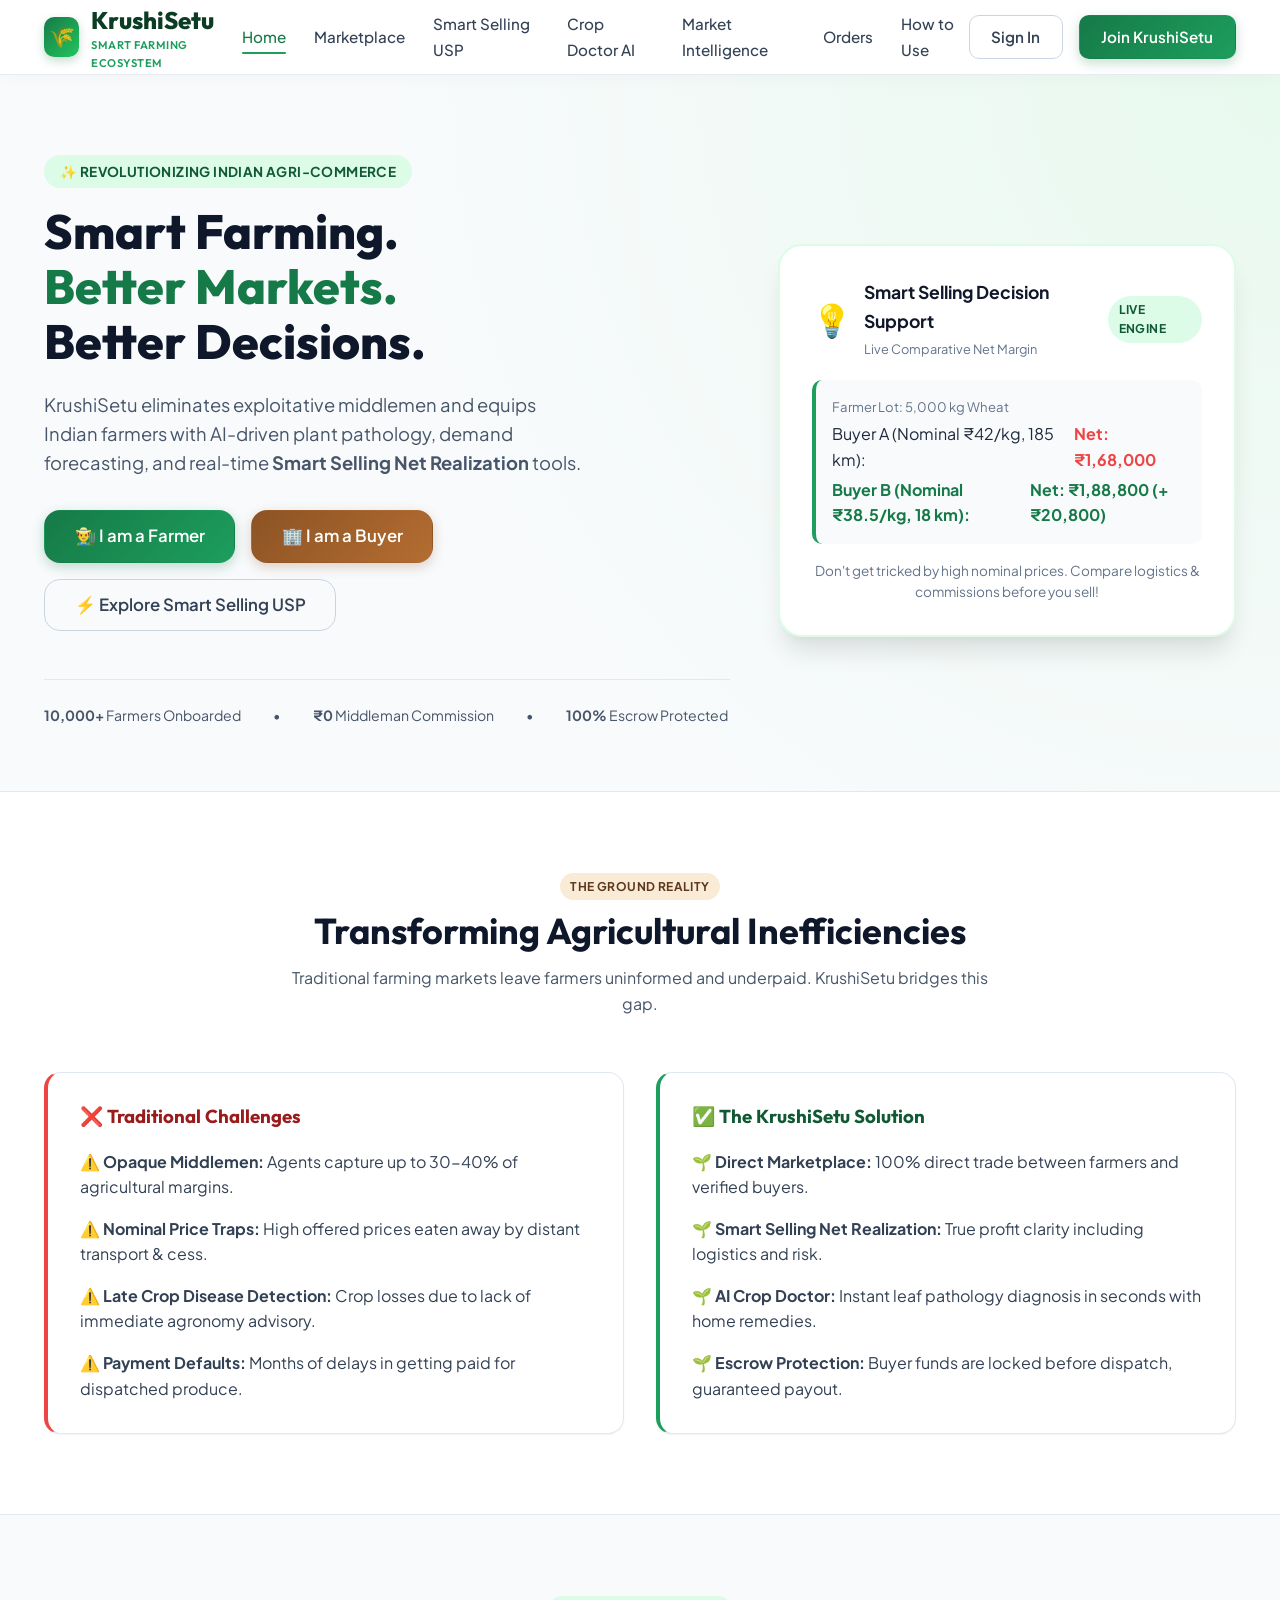
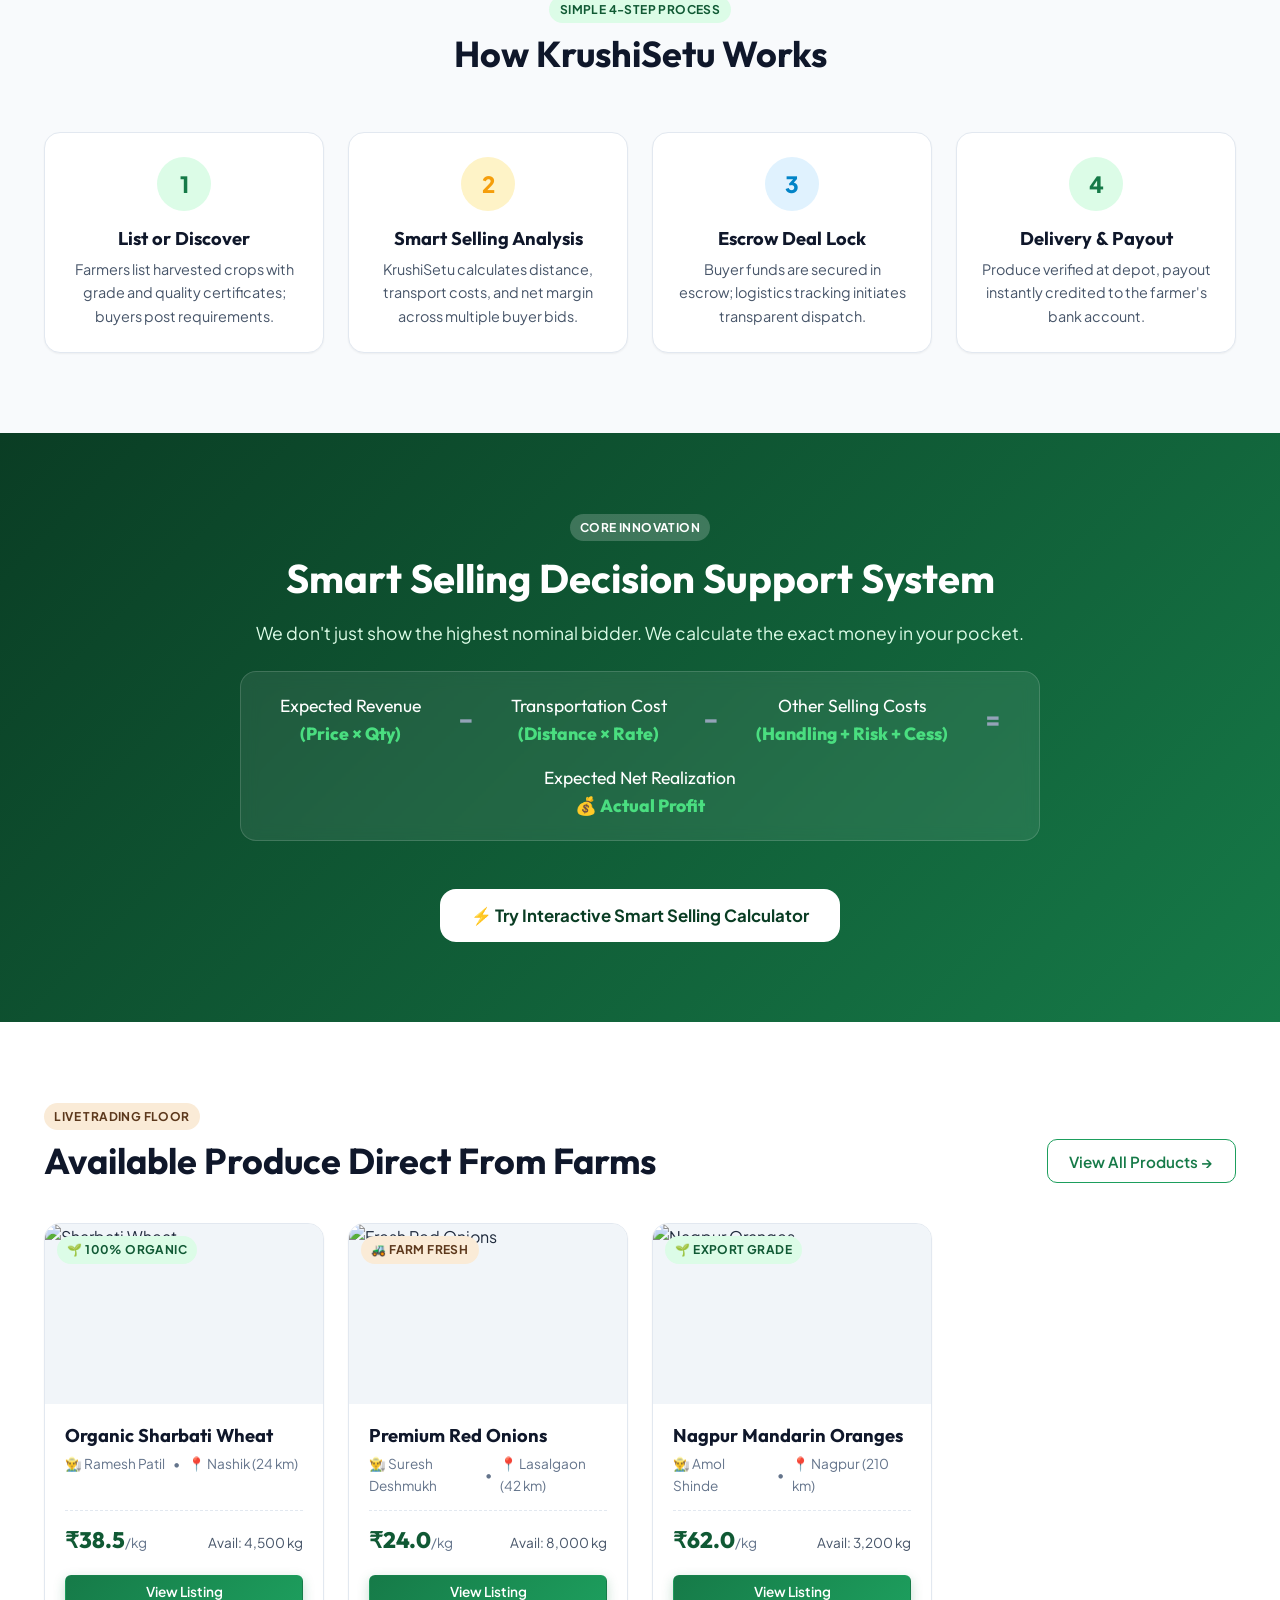
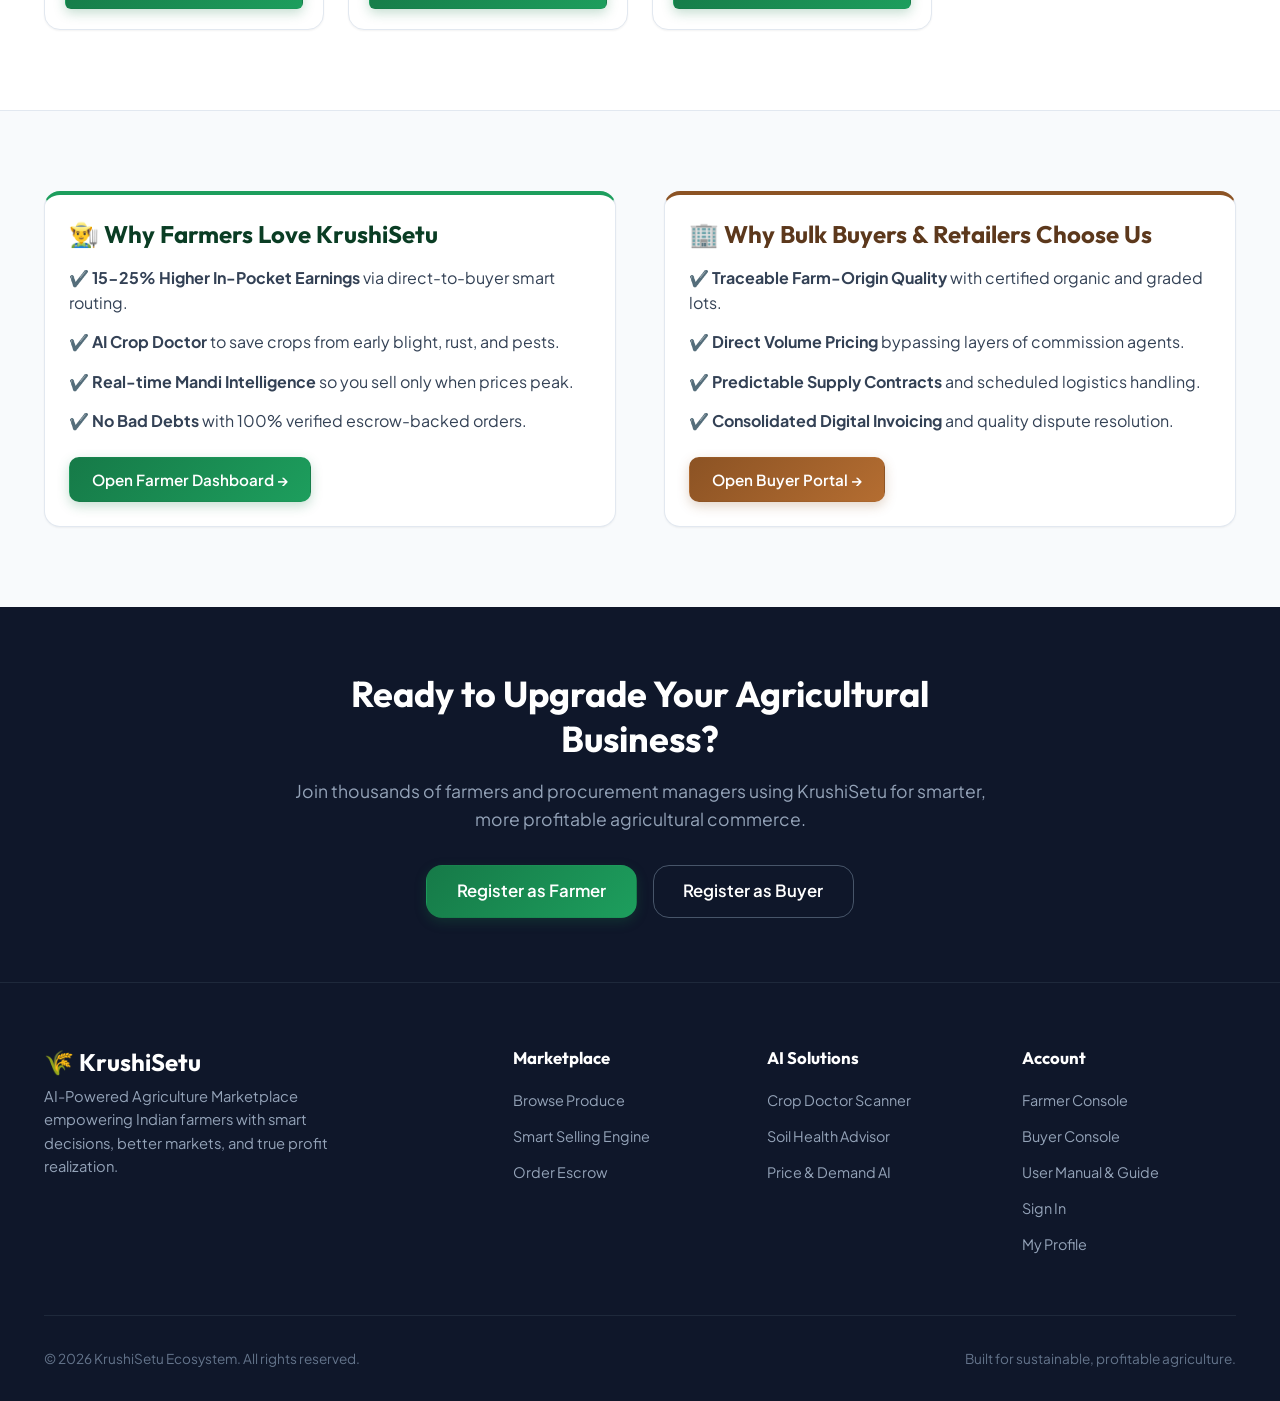
==== commit 02f49194: "Update KrushiSetu features and crop doctor" ====
--- a/frontend/index.html
+++ b/frontend/index.html
@@ -29,6 +29,7 @@
         <li><a href="crop-doctor.html" class="nav-link">Crop Doctor AI</a></li>
         <li><a href="market-ai.html" class="nav-link">Market Intelligence</a></li>
         <li><a href="orders.html" class="nav-link">Orders</a></li>
+        <li><a href="user-manual.html" class="nav-link">How to Use</a></li>
       </ul>
 
       <div class="nav-actions">
@@ -383,6 +384,7 @@
           <ul>
             <li><a href="farmer-dashboard.html">Farmer Console</a></li>
             <li><a href="buyer-dashboard.html">Buyer Console</a></li>
+            <li><a href="user-manual.html">User Manual & Guide</a></li>
             <li><a href="login.html">Sign In</a></li>
             <li><a href="profile.html">My Profile</a></li>
           </ul>
--- a/frontend/css/ai-tools.css
+++ b/frontend/css/ai-tools.css
@@ -416,3 +416,187 @@
   padding: 1rem;
 }
 
+/* ==========================================================================
+   MULTILINGUAL & VOICE ASSISTANT STYLES
+   ========================================================================== */
+.lang-selector-bar {
+  display: flex;
+  justify-content: center;
+  align-items: center;
+  flex-wrap: wrap;
+  gap: 0.5rem;
+  margin-bottom: 2rem;
+  background: var(--white);
+  padding: 0.6rem 1rem;
+  border-radius: var(--radius-full);
+  box-shadow: var(--shadow-sm);
+  border: 1px solid var(--slate-200);
+  width: fit-content;
+  margin-left: auto;
+  margin-right: auto;
+}
+
+.lang-pill {
+  border: 1px solid transparent;
+  background: var(--slate-100);
+  color: var(--slate-700);
+  padding: 0.4rem 0.9rem;
+  border-radius: var(--radius-full);
+  font-size: 0.85rem;
+  font-weight: 600;
+  cursor: pointer;
+  transition: var(--transition);
+  display: flex;
+  align-items: center;
+  gap: 0.35rem;
+}
+
+.lang-pill:hover {
+  background: var(--primary-100);
+  color: var(--primary-800);
+}
+
+.lang-pill.active {
+  background: var(--primary-700);
+  color: var(--white);
+  box-shadow: 0 3px 8px rgba(22, 101, 52, 0.3);
+}
+
+/* Voice Assistant Box */
+.voice-assistant-panel {
+  background: linear-gradient(135deg, #1e293b, #0f172a);
+  color: var(--white);
+  border-radius: var(--radius-xl);
+  padding: 1.25rem 1.5rem;
+  margin-top: 1.25rem;
+  display: flex;
+  flex-wrap: wrap;
+  justify-content: space-between;
+  align-items: center;
+  gap: 1rem;
+  border: 1px solid rgba(255, 255, 255, 0.1);
+}
+
+.voice-info-wrap {
+  display: flex;
+  align-items: center;
+  gap: 0.85rem;
+}
+
+.voice-speaker-badge {
+  width: 44px;
+  height: 44px;
+  border-radius: 50%;
+  background: rgba(34, 197, 94, 0.2);
+  border: 1px solid rgba(34, 197, 94, 0.4);
+  color: #4ade80;
+  display: flex;
+  align-items: center;
+  justify-content: center;
+  font-size: 1.35rem;
+}
+
+.voice-speaker-badge.speaking {
+  animation: pulseVoice 1.2s infinite ease-in-out;
+}
+
+@keyframes pulseVoice {
+  0% { transform: scale(1); box-shadow: 0 0 0 0 rgba(74, 222, 128, 0.6); }
+  70% { transform: scale(1.08); box-shadow: 0 0 0 12px rgba(74, 222, 128, 0); }
+  100% { transform: scale(1); box-shadow: 0 0 0 0 rgba(74, 222, 128, 0); }
+}
+
+.voice-controls-group {
+  display: flex;
+  align-items: center;
+  gap: 0.5rem;
+}
+
+.btn-voice {
+  border: none;
+  background: rgba(255, 255, 255, 0.15);
+  color: var(--white);
+  padding: 0.45rem 0.9rem;
+  border-radius: var(--radius-md);
+  font-size: 0.85rem;
+  font-weight: 600;
+  cursor: pointer;
+  transition: var(--transition);
+  display: inline-flex;
+  align-items: center;
+  gap: 0.35rem;
+}
+
+.btn-voice:hover {
+  background: rgba(255, 255, 255, 0.25);
+}
+
+.btn-voice-primary {
+  background: var(--primary-600);
+  color: var(--white);
+}
+
+.btn-voice-primary:hover {
+  background: var(--primary-500);
+}
+
+/* Sound Wave Animation */
+.sound-wave-bars {
+  display: inline-flex;
+  align-items: center;
+  gap: 3px;
+  height: 16px;
+  margin-left: 0.5rem;
+}
+
+.sound-wave-bar {
+  width: 3px;
+  height: 100%;
+  background: #4ade80;
+  border-radius: 2px;
+  animation: waveBar 1s ease-in-out infinite;
+}
+
+.sound-wave-bar:nth-child(2) { animation-delay: 0.2s; }
+.sound-wave-bar:nth-child(3) { animation-delay: 0.4s; }
+.sound-wave-bar:nth-child(4) { animation-delay: 0.1s; }
+
+@keyframes waveBar {
+  0%, 100% { height: 4px; }
+  50% { height: 16px; }
+}
+
+/* Speech Recognition Mic Button */
+.btn-mic {
+  border: 1px solid var(--primary-300);
+  background: var(--primary-50);
+  color: var(--primary-800);
+  padding: 0.5rem 1rem;
+  border-radius: var(--radius-md);
+  font-size: 0.88rem;
+  font-weight: 600;
+  cursor: pointer;
+  display: inline-flex;
+  align-items: center;
+  gap: 0.5rem;
+  transition: var(--transition);
+}
+
+.btn-mic:hover {
+  background: var(--primary-100);
+}
+
+.btn-mic.listening {
+  background: #fee2e2;
+  border-color: #f87171;
+  color: #dc2626;
+  animation: micPulse 1.2s infinite;
+}
+
+@keyframes micPulse {
+  0% { box-shadow: 0 0 0 0 rgba(220, 38, 38, 0.4); }
+  70% { box-shadow: 0 0 0 10px rgba(220, 38, 38, 0); }
+  100% { box-shadow: 0 0 0 0 rgba(220, 38, 38, 0); }
+}
+
+
